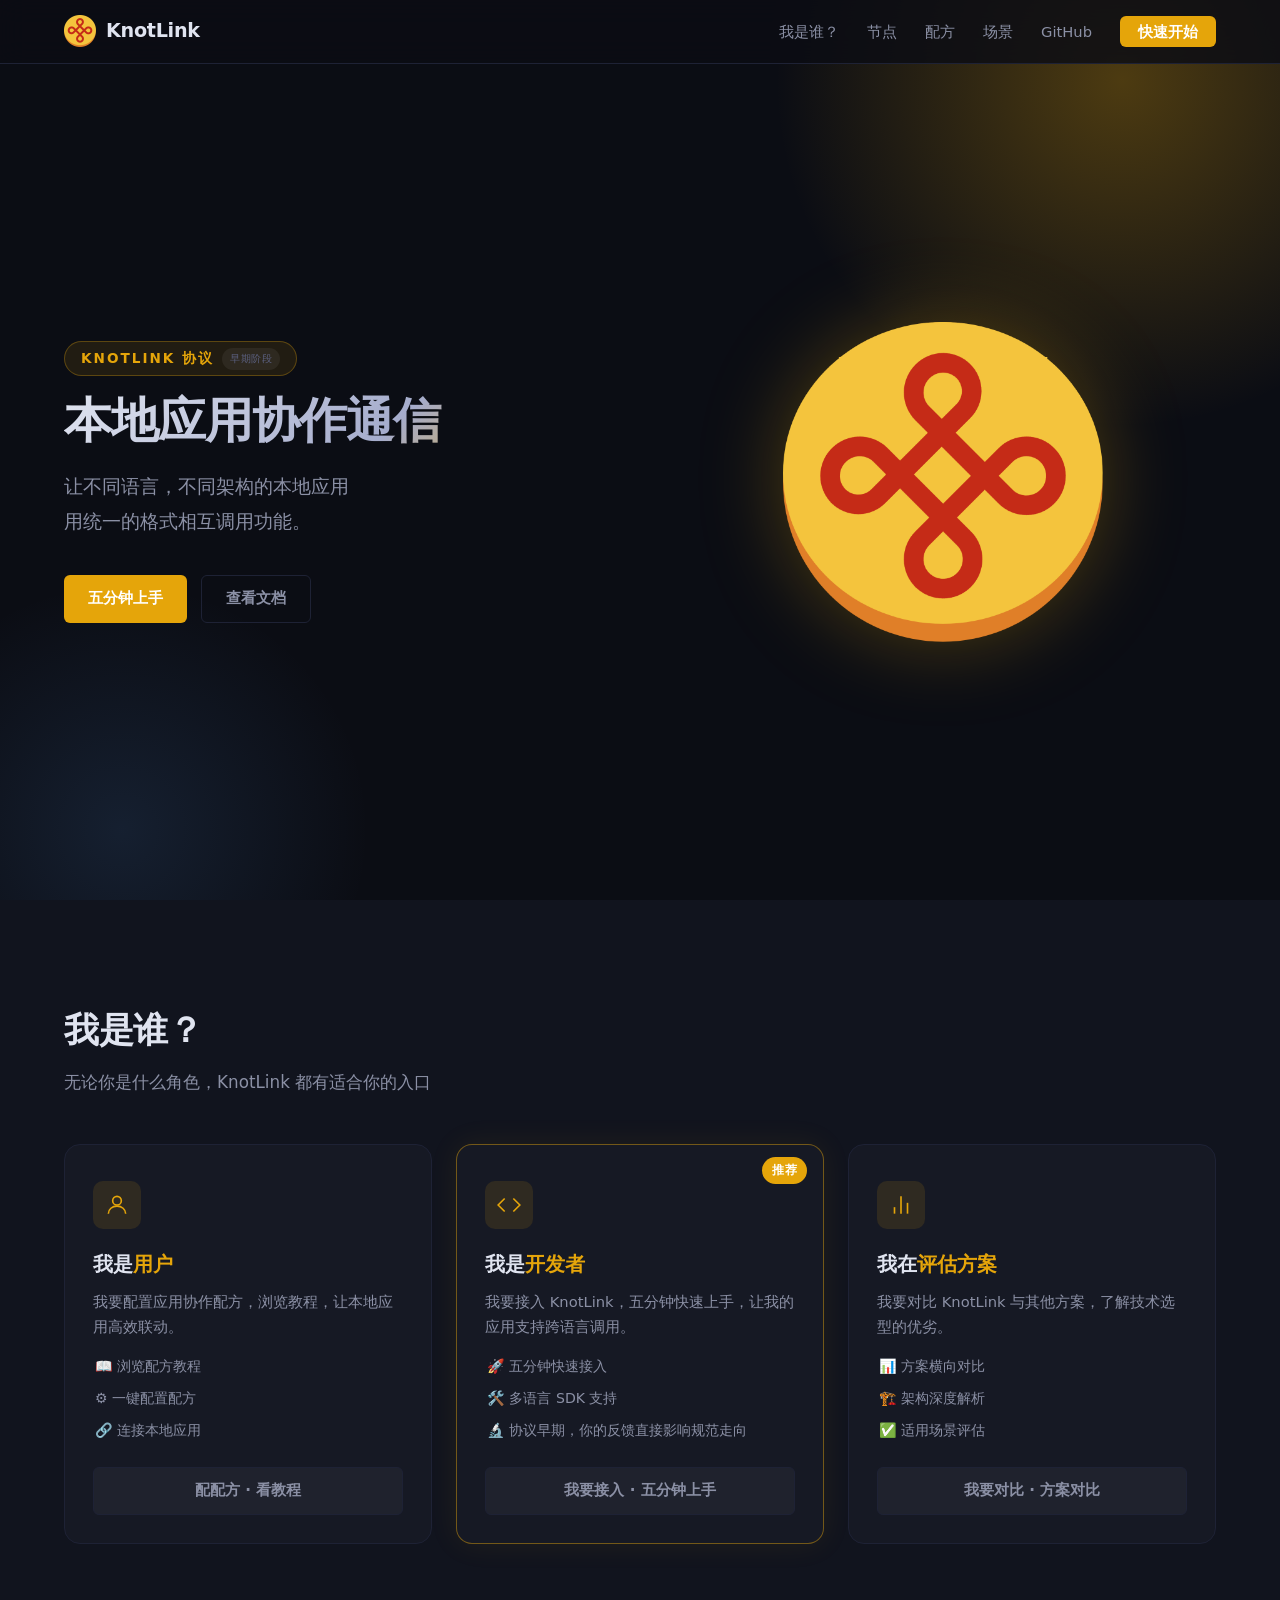
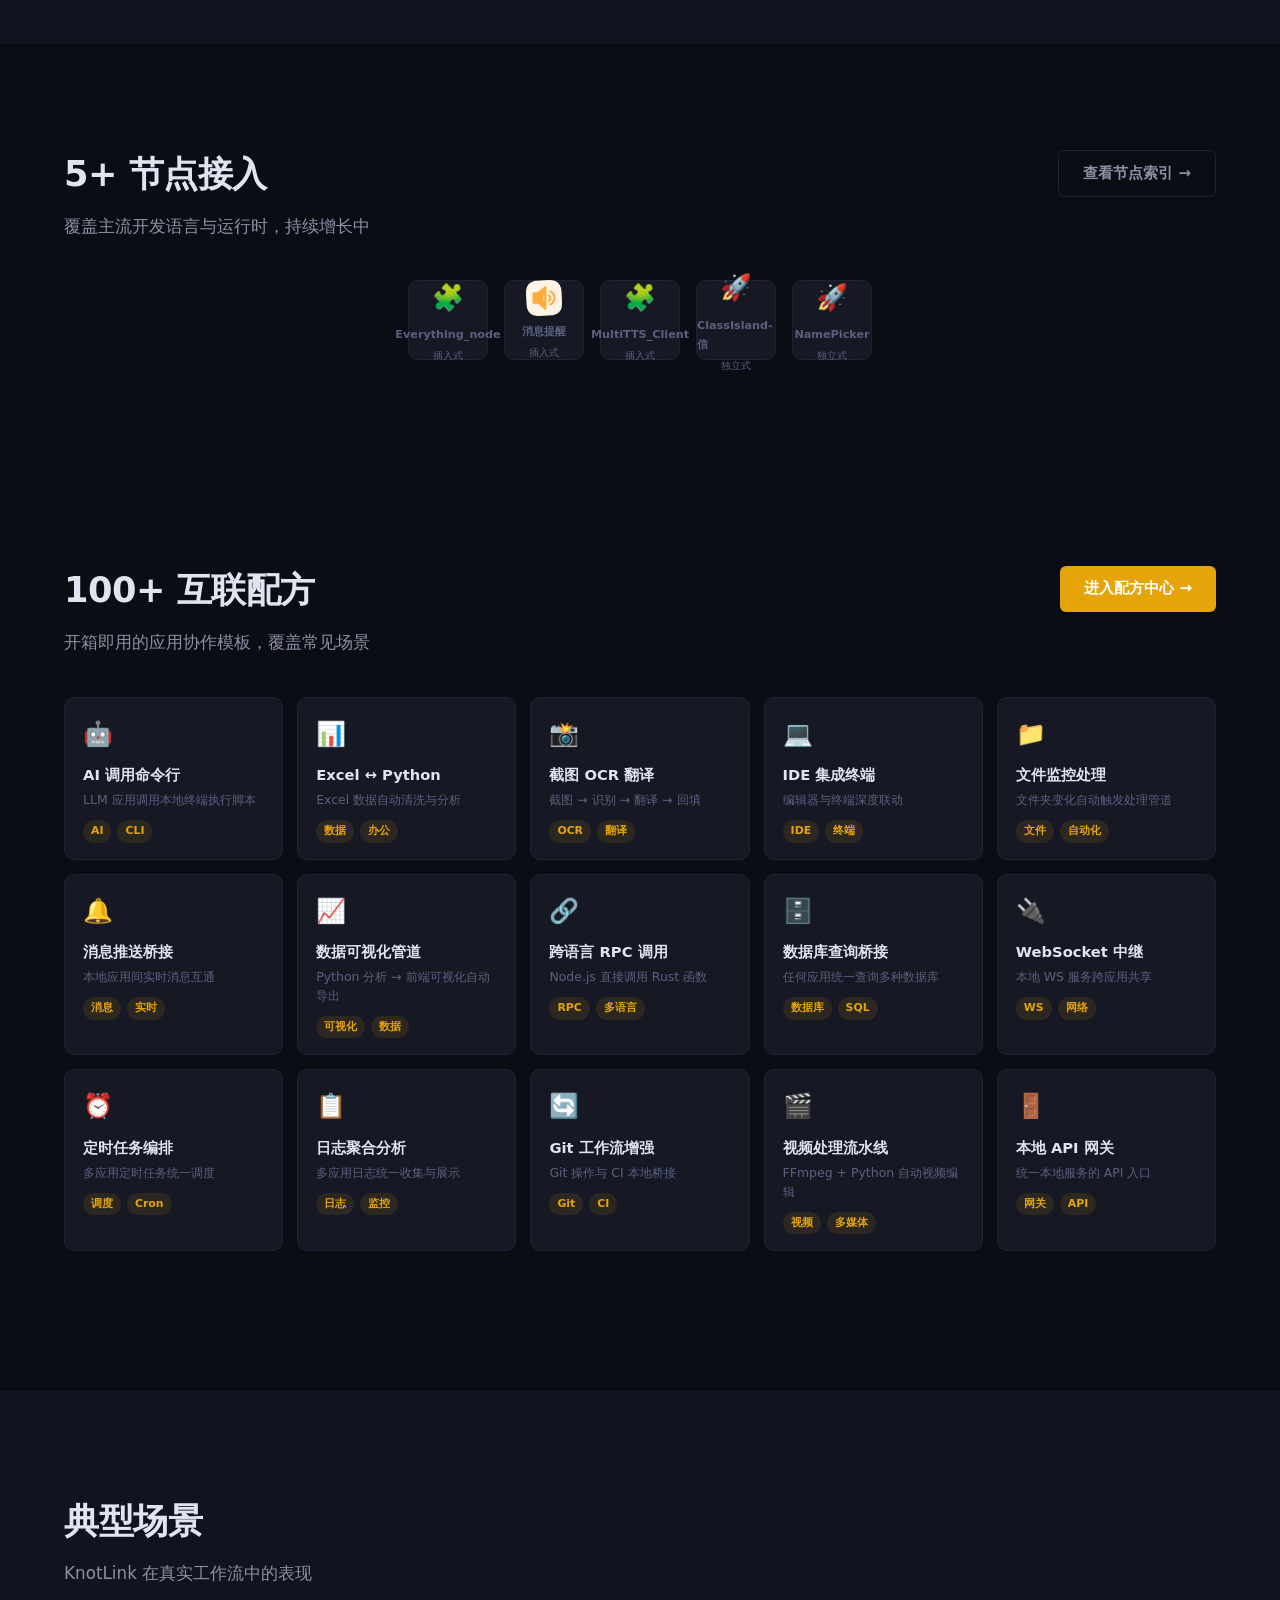
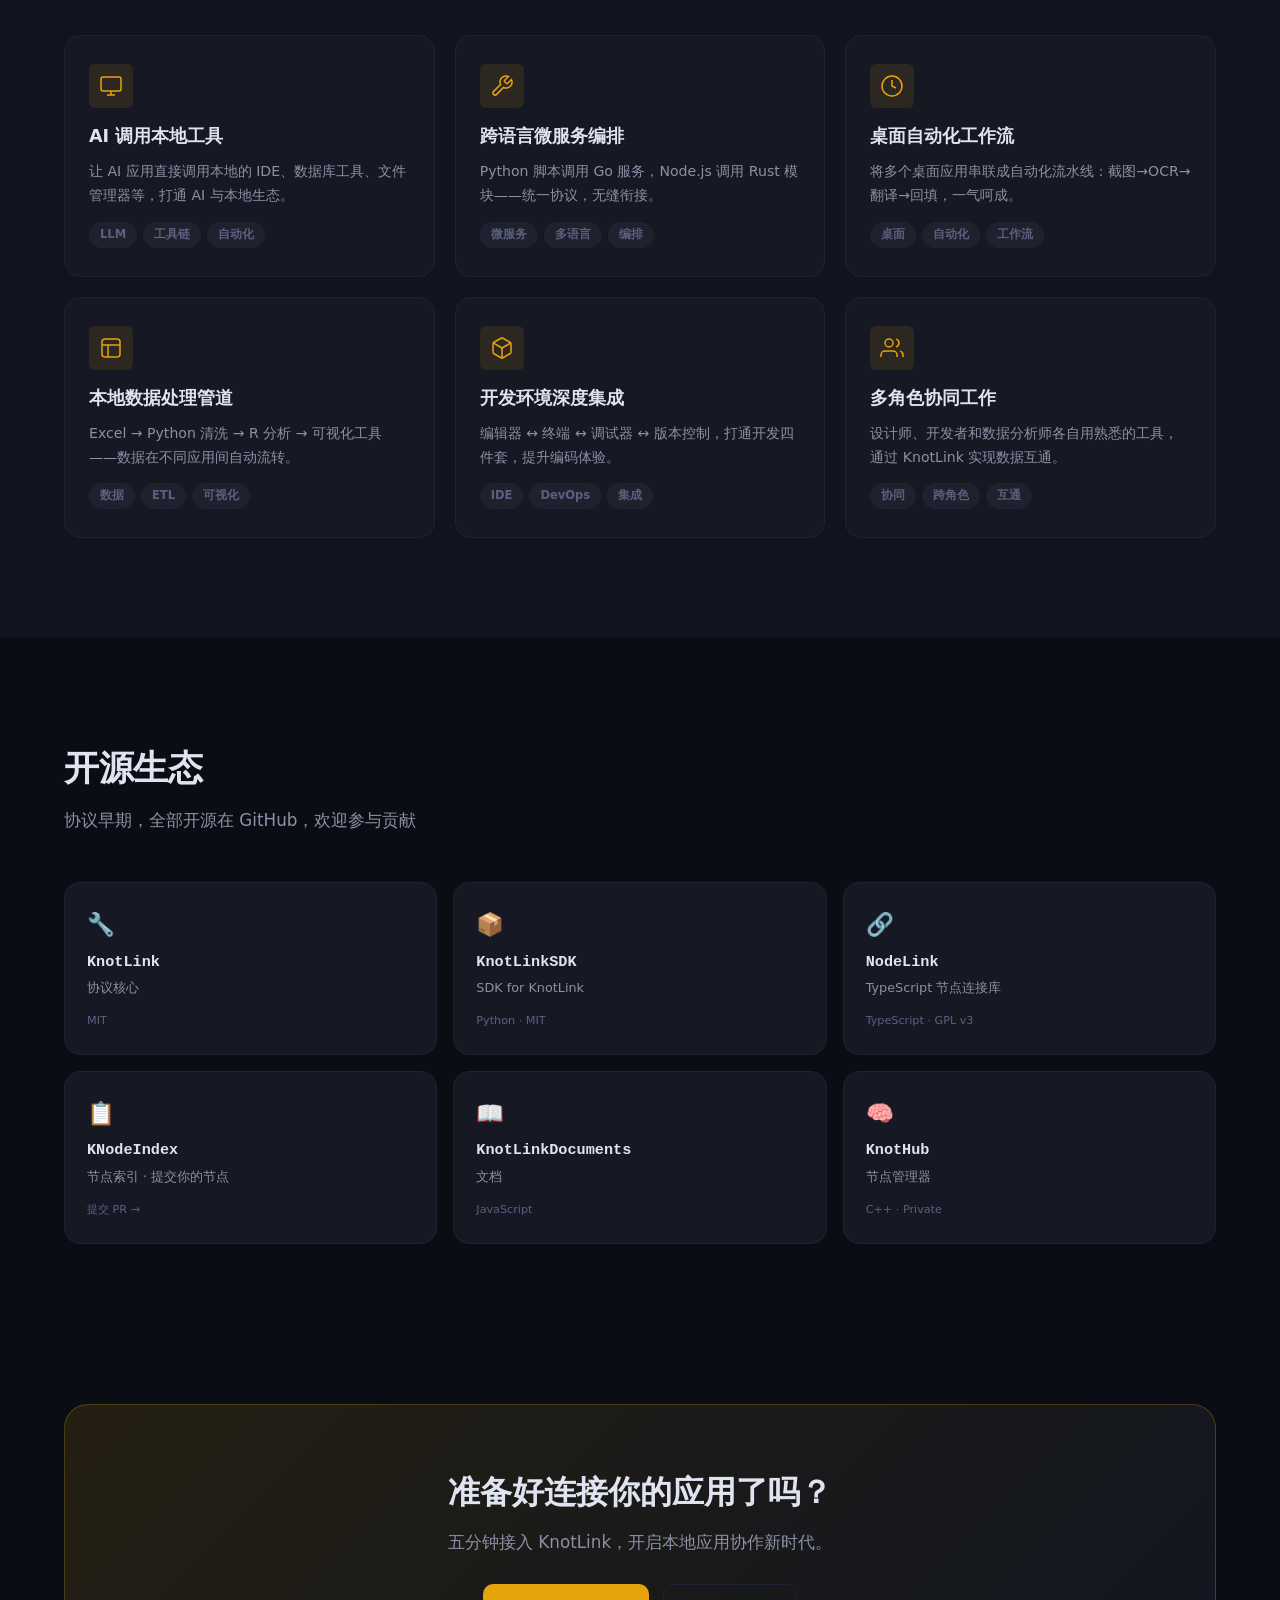
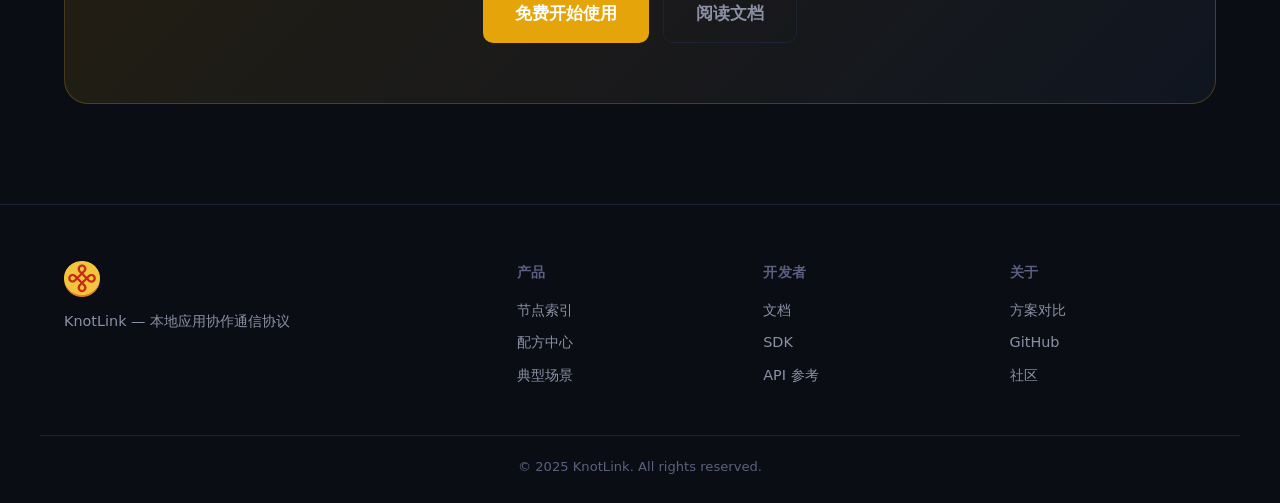
==== index.html @ 2f8a86d3 "Initial commit: KnotLink website - Homepage with hero, identity cards, node wall, recipe wall, scena" ====
<!DOCTYPE html>
<html lang="zh-CN">
<head>
    <meta charset="UTF-8">
    <meta name="viewport" content="width=device-width, initial-scale=1.0">
    <title>KnotLink — 本地应用协作通信协议</title>
    <link rel="stylesheet" href="styles.css">
</head>
<body>

    <!-- ===== 导航栏 ===== -->
    <nav class="navbar">
        <div class="container nav-inner">
            <a href="#" class="nav-brand">
                <img src="logo.png" alt="KnotLink" class="nav-logo-small">
                <span>KnotLink</span>
            </a>
            <ul class="nav-links">
                <li><a href="#whoami">我是谁？</a></li>
                <li><a href="nodes.html">节点</a></li>
                <li><a href="recipes.html">配方</a></li>
                <li><a href="scenarios.html">场景</a></li>
                <li><a href="https://github.com/KnotLink-Protocol" target="_blank">GitHub</a></li>
                <li><a href="tutorials.html" class="btn-nav">快速开始</a></li>
            </ul>
        </div>
    </nav>

    <!-- ===== Hero / 首屏 ===== -->
    <section class="hero">
        <div class="container hero-grid">
            <div class="hero-text">
                <p class="hero-brand">KnotLink 协议 <span class="stage-badge">早期阶段</span></p>
                <h1 class="hero-tagline">本地应用协作通信</h1>
                <p class="hero-desc">
                    让不同语言，不同架构的本地应用<br>用统一的格式相互调用功能。
                </p>
                <div class="hero-actions">
                    <a href="tutorials.html" class="btn btn-primary">五分钟上手</a>
                    <a href="#" class="btn btn-outline">查看文档</a>
                </div>
            </div>
            <div class="hero-logo">
                <img src="logo.png" alt="KnotLink Logo" class="hero-logo-img">
            </div>
        </div>
    </section>

    <!-- ===== 我是谁？===== -->
    <section class="section whoami" id="whoami">
        <div class="container">
            <h2 class="section-title">我是谁？</h2>
            <p class="section-subtitle">无论你是什么角色，KnotLink 都有适合你的入口</p>
            <div class="identity-cards">
                <!-- 卡片 1：用户 -->
                <div class="identity-card">
                    <div class="card-icon">
                        <svg viewBox="0 0 24 24" fill="none" stroke="currentColor" stroke-width="1.5">
                            <circle cx="12" cy="8" r="4"/>
                            <path d="M4 20c0-4 3.6-7 8-7s8 3 8 7"/>
                        </svg>
                    </div>
                    <h3>我是<span class="highlight">用户</span></h3>
                    <p>我要配置应用协作配方，浏览教程，让本地应用高效联动。</p>
                    <ul class="card-features">
                        <li>📖 浏览配方教程</li>
                        <li>⚙️ 一键配置配方</li>
                        <li>🔗 连接本地应用</li>
                    </ul>
                    <a href="tutorials.html" class="btn btn-card">配配方 · 看教程</a>
                </div>

                <!-- 卡片 2：开发者 -->
                <div class="identity-card card-featured">
                    <div class="card-badge">推荐</div>
                    <div class="card-icon">
                        <svg viewBox="0 0 24 24" fill="none" stroke="currentColor" stroke-width="1.5">
                            <polyline points="16 18 22 12 16 6"/>
                            <polyline points="8 6 2 12 8 18"/>
                        </svg>
                    </div>
                    <h3>我是<span class="highlight">开发者</span></h3>
                    <p>我要接入 KnotLink，五分钟快速上手，让我的应用支持跨语言调用。</p>
                    <ul class="card-features">
                        <li>🚀 五分钟快速接入</li>
                        <li>🛠️ 多语言 SDK 支持</li>
                        <li>🔬 协议早期，你的反馈直接影响规范走向</li>
                    </ul>
                    <a href="tutorials.html" class="btn btn-primary btn-card">我要接入 · 五分钟上手</a>
                </div>

                <!-- 卡片 3：评估者 -->
                <div class="identity-card">
                    <div class="card-icon">
                        <svg viewBox="0 0 24 24" fill="none" stroke="currentColor" stroke-width="1.5">
                            <line x1="18" y1="20" x2="18" y2="10"/>
                            <line x1="12" y1="20" x2="12" y2="4"/>
                            <line x1="6" y1="20" x2="6" y2="14"/>
                        </svg>
                    </div>
                    <h3>我在<span class="highlight">评估方案</span></h3>
                    <p>我要对比 KnotLink 与其他方案，了解技术选型的优劣。</p>
                    <ul class="card-features">
                        <li>📊 方案横向对比</li>
                        <li>🏗️ 架构深度解析</li>
                        <li>✅ 适用场景评估</li>
                    </ul>
                    <a href="compare.html" class="btn btn-card">我要对比 · 方案对比</a>
                </div>
            </div>
        </div>
    </section>

    <!-- ===== 节点接入 ===== -->
    <section class="section nodes-section" id="nodes">
        <div class="container">
            <div class="section-header-row">
                <div>
                    <h2 class="section-title">10+ 节点接入</h2>
                    <p class="section-subtitle">覆盖主流开发语言与运行时，持续增长中</p>
                </div>
                <a href="nodes.html" class="btn btn-outline btn-index">查看节点索引 →</a>
            </div>

            <!-- 图标墙 -->
            <div class="icon-wall" id="nodeIconWall">
                <!-- JS 动态生成 -->
            </div>
        </div>
    </section>

    <!-- ===== 互联配方 ===== -->
    <section class="section recipes-section" id="recipes">
        <div class="container">
            <div class="section-header-row">
                <div>
                    <h2 class="section-title">100+ 互联配方</h2>
                    <p class="section-subtitle">开箱即用的应用协作模板，覆盖常见场景</p>
                </div>
                <a href="recipes.html" class="btn btn-primary btn-index">进入配方中心 →</a>
            </div>

            <!-- 配方墙 -->
            <div class="recipe-wall" id="recipeWall">
                <!-- JS 动态生成 -->
            </div>
        </div>
    </section>

    <!-- ===== 典型场景 ===== -->
    <section class="section scenarios-section" id="scenarios">
        <div class="container">
            <h2 class="section-title">典型场景</h2>
            <p class="section-subtitle">KnotLink 在真实工作流中的表现</p>

            <div class="scenario-grid">
                <div class="scenario-card">
                    <div class="scenario-icon">
                        <svg viewBox="0 0 24 24" fill="none" stroke="currentColor" stroke-width="1.5">
                            <rect x="2" y="3" width="20" height="14" rx="2"/>
                            <line x1="8" y1="21" x2="16" y2="21"/>
                            <line x1="12" y1="17" x2="12" y2="21"/>
                        </svg>
                    </div>
                    <h3>AI 调用本地工具</h3>
                    <p>让 AI 应用直接调用本地的 IDE、数据库工具、文件管理器等，打通 AI 与本地生态。</p>
                    <div class="scenario-tags">
                        <span>LLM</span><span>工具链</span><span>自动化</span>
                    </div>
                </div>

                <div class="scenario-card">
                    <div class="scenario-icon">
                        <svg viewBox="0 0 24 24" fill="none" stroke="currentColor" stroke-width="1.5">
                            <path d="M14.7 6.3a1 1 0 0 0 0 1.4l1.6 1.6a1 1 0 0 0 1.4 0l3.77-3.77a6 6 0 0 1-7.94 7.94l-6.91 6.91a2.12 2.12 0 0 1-3-3l6.91-6.91a6 6 0 0 1 7.94-7.94l-3.76 3.76z"/>
                        </svg>
                    </div>
                    <h3>跨语言微服务编排</h3>
                    <p>Python 脚本调用 Go 服务，Node.js 调用 Rust 模块——统一协议，无缝衔接。</p>
                    <div class="scenario-tags">
                        <span>微服务</span><span>多语言</span><span>编排</span>
                    </div>
                </div>

                <div class="scenario-card">
                    <div class="scenario-icon">
                        <svg viewBox="0 0 24 24" fill="none" stroke="currentColor" stroke-width="1.5">
                            <circle cx="12" cy="12" r="10"/>
                            <polyline points="12 6 12 12 16 14"/>
                        </svg>
                    </div>
                    <h3>桌面自动化工作流</h3>
                    <p>将多个桌面应用串联成自动化流水线：截图→OCR→翻译→回填，一气呵成。</p>
                    <div class="scenario-tags">
                        <span>桌面</span><span>自动化</span><span>工作流</span>
                    </div>
                </div>

                <div class="scenario-card">
                    <div class="scenario-icon">
                        <svg viewBox="0 0 24 24" fill="none" stroke="currentColor" stroke-width="1.5">
                            <rect x="3" y="3" width="18" height="18" rx="3"/>
                            <line x1="3" y1="9" x2="21" y2="9"/>
                            <line x1="9" y1="21" x2="9" y2="9"/>
                        </svg>
                    </div>
                    <h3>本地数据处理管道</h3>
                    <p>Excel → Python 清洗 → R 分析 → 可视化工具——数据在不同应用间自动流转。</p>
                    <div class="scenario-tags">
                        <span>数据</span><span>ETL</span><span>可视化</span>
                    </div>
                </div>

                <div class="scenario-card">
                    <div class="scenario-icon">
                        <svg viewBox="0 0 24 24" fill="none" stroke="currentColor" stroke-width="1.5">
                            <path d="M21 16V8a2 2 0 0 0-1-1.73l-7-4a2 2 0 0 0-2 0l-7 4A2 2 0 0 0 3 8v8a2 2 0 0 0 1 1.73l7 4a2 2 0 0 0 2 0l7-4A2 2 0 0 0 21 16z"/>
                            <polyline points="3.27 6.96 12 12.01 20.73 6.96"/>
                            <line x1="12" y1="22.08" x2="12" y2="12"/>
                        </svg>
                    </div>
                    <h3>开发环境深度集成</h3>
                    <p>编辑器 ↔ 终端 ↔ 调试器 ↔ 版本控制，打通开发四件套，提升编码体验。</p>
                    <div class="scenario-tags">
                        <span>IDE</span><span>DevOps</span><span>集成</span>
                    </div>
                </div>

                <div class="scenario-card">
                    <div class="scenario-icon">
                        <svg viewBox="0 0 24 24" fill="none" stroke="currentColor" stroke-width="1.5">
                            <path d="M17 21v-2a4 4 0 0 0-4-4H5a4 4 0 0 0-4 4v2"/>
                            <circle cx="9" cy="7" r="4"/>
                            <path d="M23 21v-2a4 4 0 0 0-3-3.87"/>
                            <path d="M16 3.13a4 4 0 0 1 0 7.75"/>
                        </svg>
                    </div>
                    <h3>多角色协同工作</h3>
                    <p>设计师、开发者和数据分析师各自用熟悉的工具，通过 KnotLink 实现数据互通。</p>
                    <div class="scenario-tags">
                        <span>协同</span><span>跨角色</span><span>互通</span>
                    </div>
                </div>
            </div>
        </div>
    </section>

    <!-- ===== 开源生态 ===== -->
    <section class="section" style="padding-bottom:60px">
        <div class="container">
            <h2 class="section-title">开源生态</h2>
            <p class="section-subtitle">协议早期，全部开源在 GitHub，欢迎参与贡献</p>
            <div class="repo-grid">
                <a href="https://github.com/KnotLink-Protocol/KnotLink" target="_blank" class="repo-card">
                    <div class="repo-icon">🔧</div>
                    <h4>KnotLink</h4>
                    <p>协议核心</p>
                    <span class="repo-lang">MIT</span>
                </a>
                <a href="https://github.com/KnotLink-Protocol/KnotLinkSDK" target="_blank" class="repo-card">
                    <div class="repo-icon">📦</div>
                    <h4>KnotLinkSDK</h4>
                    <p>SDK for KnotLink</p>
                    <span class="repo-lang">Python · MIT</span>
                </a>
                <a href="https://github.com/KnotLink-Protocol/NodeLink" target="_blank" class="repo-card">
                    <div class="repo-icon">🔗</div>
                    <h4>NodeLink</h4>
                    <p>TypeScript 节点连接库</p>
                    <span class="repo-lang">TypeScript · GPL v3</span>
                </a>
                <a href="https://github.com/KnotLink-Protocol/KNodeIndex" target="_blank" class="repo-card">
                    <div class="repo-icon">📋</div>
                    <h4>KNodeIndex</h4>
                    <p>节点索引 · 提交你的节点</p>
                    <span class="repo-lang">提交 PR →</span>
                </a>
                <a href="https://github.com/KnotLink-Protocol/KnotLinkDocuments" target="_blank" class="repo-card">
                    <div class="repo-icon">📖</div>
                    <h4>KnotLinkDocuments</h4>
                    <p>文档</p>
                    <span class="repo-lang">JavaScript</span>
                </a>
                <a href="https://github.com/KnotLink-Protocol/KnotHub" target="_blank" class="repo-card">
                    <div class="repo-icon">🧠</div>
                    <h4>KnotHub</h4>
                    <p>节点管理器</p>
                    <span class="repo-lang">C++ · Private</span>
                </a>
            </div>
        </div>
    </section>

    <!-- ===== CTA 横幅 ===== -->
    <section class="section cta-section">
        <div class="container">
            <div class="cta-box">
                <h2>准备好连接你的应用了吗？</h2>
                <p>五分钟接入 KnotLink，开启本地应用协作新时代。</p>
                <div class="cta-actions">
                    <a href="tutorials.html" class="btn btn-primary btn-lg">免费开始使用</a>
                    <a href="#" class="btn btn-outline btn-lg">阅读文档</a>
                </div>
            </div>
        </div>
    </section>

    <!-- ===== 页脚 ===== -->
    <footer class="footer">
        <div class="container footer-grid">
            <div class="footer-brand">
                <img src="logo.png" alt="KnotLink" class="footer-logo">
                <p>KnotLink — 本地应用协作通信协议</p>
            </div>
            <div class="footer-links">
                <h4>产品</h4>
                <a href="nodes.html">节点索引</a>
                <a href="recipes.html">配方中心</a>
                <a href="scenarios.html">典型场景</a>
            </div>
            <div class="footer-links">
                <h4>开发者</h4>
                <a href="#">文档</a>
                <a href="#">SDK</a>
                <a href="#">API 参考</a>
            </div>
            <div class="footer-links">
                <h4>关于</h4>
                <a href="compare.html">方案对比</a>
                <a href="https://github.com/KnotLink-Protocol" target="_blank">GitHub</a>
                <a href="#">社区</a>
            </div>
        </div>
        <div class="container footer-bottom">
            <p>&copy; 2025 KnotLink. All rights reserved.</p>
        </div>
    </footer>

    <script src="nodes-data.js"></script>
    <script src="app.js"></script>
</body>
</html>
---- styles.css ----
/* ============================================
   KnotLink — 本地应用协作通信协议
   Main Stylesheet
   ============================================ */

/* ----- CSS 变量 ----- */
:root {
    --color-bg:        #0b0d14;
    --color-bg-alt:    #11141e;
    --color-bg-card:   #161924;
    --color-bg-card-hover: #1c2032;
    --color-border:    #1e2235;
    --color-text:      #e0e4f0;
    --color-text-dim:  #8b90a5;
    --color-text-muted:#5b6080;
    --color-accent:    #e5a50a;
    --color-accent-hover: #f5b830;
    --color-accent-glow: rgba(229, 165, 10, 0.3);
    --color-green:     #34d399;
    --color-orange:    #fb923c;
    --color-blue:      #60a5fa;
    --color-pink:      #f472b6;
    --color-cyan:      #22d3ee;

    --font-sans: 'Segoe UI', 'PingFang SC', 'Microsoft YaHei', system-ui, -apple-system, sans-serif;
    --font-mono: 'Cascadia Code', 'Fira Code', 'JetBrains Mono', 'Consolas', monospace;

    --radius-sm:  6px;
    --radius-md:  10px;
    --radius-lg:  16px;
    --radius-xl:  24px;

    --shadow-card: 0 1px 3px rgba(0,0,0,.4), 0 0 0 1px var(--color-border);
    --shadow-glow: 0 0 40px var(--color-accent-glow);
}

/* ----- 基础重置 ----- */
*, *::before, *::after {
    margin: 0;
    padding: 0;
    box-sizing: border-box;
}

html {
    scroll-behavior: smooth;
}

body {
    font-family: var(--font-sans);
    background: var(--color-bg);
    color: var(--color-text);
    line-height: 1.7;
    -webkit-font-smoothing: antialiased;
}

a {
    color: inherit;
    text-decoration: none;
}

img {
    max-width: 100%;
    display: block;
}

/* ----- 容器 ----- */
.container {
    width: 100%;
    max-width: 1200px;
    margin: 0 auto;
    padding: 0 24px;
}

/* ----- 导航栏 ----- */
.navbar {
    position: fixed;
    top: 0;
    left: 0;
    right: 0;
    z-index: 100;
    background: rgba(11, 13, 20, 0.82);
    backdrop-filter: blur(14px);
    -webkit-backdrop-filter: blur(14px);
    border-bottom: 1px solid var(--color-border);
    height: 64px;
}

.nav-inner {
    display: flex;
    align-items: center;
    justify-content: space-between;
    height: 100%;
}

.nav-brand {
    display: flex;
    align-items: center;
    gap: 10px;
    font-weight: 700;
    font-size: 1.2rem;
    letter-spacing: -0.3px;
}

.nav-logo-small {
    height: 32px;
    width: auto;
}

.nav-links {
    display: flex;
    align-items: center;
    gap: 28px;
    list-style: none;
    font-size: 0.92rem;
}

.nav-links a {
    color: var(--color-text-dim);
    transition: color .2s;
}

.nav-links a:hover {
    color: var(--color-text);
}

.btn-nav {
    padding: 7px 18px;
    background: var(--color-accent);
    color: #fff !important;
    border-radius: var(--radius-sm);
    font-weight: 600;
    transition: background .2s, box-shadow .2s;
}

.btn-nav:hover {
    background: var(--color-accent-hover);
    box-shadow: 0 0 16px var(--color-accent-glow);
}

/* ----- Hero / 首屏 ----- */
.hero {
    min-height: 100vh;
    display: flex;
    align-items: center;
    padding-top: 64px;
    position: relative;
    overflow: hidden;
}

.hero::before {
    content: '';
    position: absolute;
    top: -30%;
    right: -15%;
    width: 700px;
    height: 700px;
    background: radial-gradient(circle, var(--color-accent-glow) 0%, transparent 70%);
    pointer-events: none;
}

.hero::after {
    content: '';
    position: absolute;
    bottom: -20%;
    left: -10%;
    width: 500px;
    height: 500px;
    background: radial-gradient(circle, rgba(96, 165, 250, 0.12) 0%, transparent 70%);
    pointer-events: none;
}

.hero-grid {
    display: grid;
    grid-template-columns: 1fr 1fr;
    align-items: center;
    gap: 60px;
    position: relative;
    z-index: 1;
}

.hero-text {
    max-width: 560px;
}

.hero-brand {
    display: inline-flex;
    align-items: center;
    gap: 8px;
    font-size: 0.85rem;
    font-weight: 700;
    letter-spacing: 2px;
    text-transform: uppercase;
    color: var(--color-accent);
    background: rgba(229, 165, 10, 0.1);
    border: 1px solid rgba(229, 165, 10, 0.3);
    padding: 5px 16px;
    border-radius: 99px;
    margin-bottom: 16px;
}
.stage-badge {
    font-size: 0.65rem;
    letter-spacing: 0.5px;
    text-transform: none;
    color: var(--color-text-muted);
    background: rgba(255,255,255,.06);
    padding: 2px 8px;
    border-radius: 99px;
    font-weight: 500;
}

.hero-tagline {
    font-size: 3rem;
    font-weight: 800;
    line-height: 1.2;
    letter-spacing: -1px;
    margin-bottom: 20px;
    background: linear-gradient(135deg, #e0e4f0 0%, #a5accc 60%, var(--color-accent) 100%);
    -webkit-background-clip: text;
    -webkit-text-fill-color: transparent;
    background-clip: text;
}

.hero-desc {
    font-size: 1.2rem;
    color: var(--color-text-dim);
    line-height: 1.8;
    margin-bottom: 36px;
}

.hero-actions {
    display: flex;
    gap: 14px;
    flex-wrap: wrap;
}

.hero-logo {
    display: flex;
    justify-content: center;
    align-items: center;
}

.hero-logo-img {
    width: 320px;
    height: auto;
    filter: drop-shadow(0 0 40px var(--color-accent-glow));
    animation: float 6s ease-in-out infinite;
}

@keyframes float {
    0%, 100% { transform: translateY(0); }
    50%      { transform: translateY(-14px); }
}

/* ----- 按钮系统 ----- */
.btn {
    display: inline-flex;
    align-items: center;
    justify-content: center;
    padding: 10px 24px;
    border-radius: var(--radius-sm);
    font-size: 0.94rem;
    font-weight: 600;
    cursor: pointer;
    transition: all .25s;
    border: none;
    white-space: nowrap;
}

.btn-primary {
    background: var(--color-accent);
    color: #fff;
}

.btn-primary:hover {
    background: var(--color-accent-hover);
    box-shadow: 0 0 24px var(--color-accent-glow);
    transform: translateY(-1px);
}

.btn-outline {
    background: transparent;
    color: var(--color-text-dim);
    border: 1px solid var(--color-border);
}

.btn-outline:hover {
    color: var(--color-text);
    border-color: var(--color-text-dim);
    background: rgba(255,255,255,.03);
}

.btn-lg {
    padding: 14px 32px;
    font-size: 1.05rem;
    border-radius: var(--radius-md);
}

.btn-card {
    display: flex;
    margin-top: 16px;
    background: rgba(255,255,255,.04);
    border: 1px solid var(--color-border);
    color: var(--color-text-dim);
    transition: all .25s;
    justify-content: center;
}

.btn-card:hover {
    background: var(--color-accent);
    color: #fff;
    border-color: var(--color-accent);
}

/* ----- 章节通用 ----- */
.section {
    padding: 100px 0;
}

.section-title {
    font-size: 2.2rem;
    font-weight: 700;
    letter-spacing: -0.5px;
    margin-bottom: 8px;
}

.section-subtitle {
    color: var(--color-text-dim);
    font-size: 1.05rem;
    margin-bottom: 48px;
}

.section-header-row {
    display: flex;
    align-items: flex-start;
    justify-content: space-between;
    gap: 20px;
    margin-bottom: 40px;
    flex-wrap: wrap;
}

.section-header-row .section-subtitle {
    margin-bottom: 0;
}

.btn-index {
    flex-shrink: 0;
    margin-top: 6px;
}

/* ----- 我是谁？卡片 ----- */
.whoami {
    background: var(--color-bg-alt);
}

.identity-cards {
    display: grid;
    grid-template-columns: repeat(3, 1fr);
    gap: 24px;
}

.identity-card {
    background: var(--color-bg-card);
    border: 1px solid var(--color-border);
    border-radius: var(--radius-lg);
    padding: 36px 28px 28px;
    position: relative;
    transition: all .3s;
    display: flex;
    flex-direction: column;
}

.identity-card:hover {
    background: var(--color-bg-card-hover);
    border-color: rgba(229, 165, 10, 0.3);
    transform: translateY(-4px);
    box-shadow: 0 8px 32px rgba(0,0,0,.3);
}

.card-featured {
    border-color: rgba(229, 165, 10, 0.45);
    box-shadow: 0 0 30px rgba(229, 165, 10, 0.08);
}

.card-badge {
    position: absolute;
    top: 12px;
    right: 16px;
    background: var(--color-accent);
    color: #fff;
    padding: 3px 10px;
    border-radius: 99px;
    font-size: 0.75rem;
    font-weight: 700;
    letter-spacing: 0.5px;
}

.card-icon {
    width: 48px;
    height: 48px;
    border-radius: var(--radius-md);
    background: rgba(229, 165, 10, 0.12);
    display: flex;
    align-items: center;
    justify-content: center;
    margin-bottom: 18px;
    color: var(--color-accent);
}

.card-icon svg {
    width: 26px;
    height: 26px;
}

.identity-card h3 {
    font-size: 1.25rem;
    font-weight: 700;
    margin-bottom: 8px;
}

.identity-card h3 .highlight {
    color: var(--color-accent);
}

.identity-card > p {
    color: var(--color-text-dim);
    font-size: 0.92rem;
    margin-bottom: 16px;
}

.card-features {
    list-style: none;
    display: flex;
    flex-direction: column;
    gap: 8px;
    margin-bottom: 8px;
    flex: 1;
}

.card-features li {
    font-size: 0.88rem;
    color: var(--color-text-dim);
    padding-left: 2px;
}

/* ----- 图标墙 ----- */
.icon-wall {
    display: flex;
    flex-wrap: wrap;
    justify-content: center;
    gap: 16px;
}

.node-icon-item {
    width: 80px;
    height: 80px;
    background: var(--color-bg-card);
    border: 1px solid var(--color-border);
    border-radius: var(--radius-md);
    display: flex;
    flex-direction: column;
    align-items: center;
    justify-content: center;
    gap: 6px;
    transition: all .3s;
    cursor: default;
}

.node-icon-item:hover {
    border-color: var(--color-accent);
    background: var(--color-bg-card-hover);
    transform: translateY(-3px);
    box-shadow: 0 6px 20px rgba(0,0,0,.25);
}

.node-icon-item .icon-char {
    font-size: 1.6rem;
    font-weight: 700;
}

.node-icon-item .icon-label {
    font-size: 0.7rem;
    color: var(--color-text-muted);
    font-weight: 600;
}

.node-wall-logo {
    width: 36px;
    height: 36px;
    object-fit: contain;
    border-radius: var(--radius-sm);
}

/* node colors — only apply to icon-char spans, not images */

/* node colors */
.node-icon-item:nth-child(8n+1) .icon-char { color: var(--color-accent); }
.node-icon-item:nth-child(8n+2) .icon-char { color: var(--color-green); }
.node-icon-item:nth-child(8n+3) .icon-char { color: var(--color-orange); }
.node-icon-item:nth-child(8n+4) .icon-char { color: var(--color-blue); }
.node-icon-item:nth-child(8n+5) .icon-char { color: var(--color-pink); }
.node-icon-item:nth-child(8n+6) .icon-char { color: var(--color-cyan); }
.node-icon-item:nth-child(8n+7) .icon-char { color: var(--color-accent); }
.node-icon-item:nth-child(8n+8) .icon-char { color: var(--color-green); }

/* ----- 配方墙 ----- */
.recipe-wall {
    display: grid;
    grid-template-columns: repeat(auto-fill, minmax(200px, 1fr));
    gap: 14px;
    margin-bottom: 40px;
}

.recipe-item {
    background: var(--color-bg-card);
    border: 1px solid var(--color-border);
    border-radius: var(--radius-md);
    padding: 16px 18px;
    transition: all .3s;
    cursor: pointer;
}

.recipe-item:hover {
    border-color: rgba(229, 165, 10, 0.4);
    background: var(--color-bg-card-hover);
    transform: translateY(-2px);
}

.recipe-item .recipe-icon {
    font-size: 1.5rem;
    margin-bottom: 8px;
}

.recipe-item .recipe-name {
    font-weight: 700;
    font-size: 0.92rem;
    margin-bottom: 4px;
}

.recipe-item .recipe-desc {
    font-size: 0.78rem;
    color: var(--color-text-muted);
    line-height: 1.5;
}

.recipe-item .recipe-tags {
    display: flex;
    gap: 6px;
    margin-top: 10px;
    flex-wrap: wrap;
}

.recipe-item .recipe-tags span {
    display: inline-block;
    padding: 2px 8px;
    border-radius: 99px;
    font-size: 0.68rem;
    font-weight: 600;
    background: rgba(229, 165, 10, 0.1);
    color: var(--color-accent);
}

/* ----- 典型场景 ----- */
.scenarios-section {
    background: var(--color-bg-alt);
}

.scenario-grid {
    display: grid;
    grid-template-columns: repeat(3, 1fr);
    gap: 20px;
}

.scenario-card {
    background: var(--color-bg-card);
    border: 1px solid var(--color-border);
    border-radius: var(--radius-lg);
    padding: 28px 24px;
    transition: all .3s;
}

.scenario-card:hover {
    border-color: rgba(229, 165, 10, 0.35);
    background: var(--color-bg-card-hover);
    transform: translateY(-3px);
    box-shadow: 0 8px 28px rgba(0,0,0,.25);
}

.scenario-icon {
    width: 44px;
    height: 44px;
    border-radius: var(--radius-sm);
    background: rgba(229, 165, 10, 0.1);
    color: var(--color-accent);
    display: flex;
    align-items: center;
    justify-content: center;
    margin-bottom: 14px;
}

.scenario-icon svg {
    width: 24px;
    height: 24px;
}

.scenario-card h3 {
    font-size: 1.1rem;
    font-weight: 700;
    margin-bottom: 8px;
}

.scenario-card > p {
    font-size: 0.88rem;
    color: var(--color-text-dim);
    line-height: 1.7;
    margin-bottom: 14px;
}

.scenario-tags {
    display: flex;
    gap: 6px;
    flex-wrap: wrap;
}

.scenario-tags span {
    display: inline-block;
    padding: 2px 10px;
    border-radius: 99px;
    font-size: 0.72rem;
    font-weight: 600;
    background: rgba(255,255,255,.04);
    color: var(--color-text-muted);
    border: 1px solid var(--color-border);
}

/* ----- 开源仓库卡片 ----- */
.repo-grid { display: grid; grid-template-columns: repeat(3, 1fr); gap: 16px; }
.repo-card { background: var(--color-bg-card); border: 1px solid var(--color-border); border-radius: var(--radius-lg); padding: 22px; transition: all .25s; display: block; text-decoration: none; color: inherit; }
.repo-card:hover { border-color: rgba(229, 165, 10,.35); background: var(--color-bg-card-hover); transform: translateY(-2px); }
.repo-card .repo-icon { font-size: 1.4rem; margin-bottom: 6px; }
.repo-card h4 { font-size: 0.95rem; font-weight: 700; font-family: var(--font-mono); margin-bottom: 2px; }
.repo-card p { font-size: 0.8rem; color: var(--color-text-dim); margin-bottom: 6px; }
.repo-card .repo-lang { font-size: 0.7rem; color: var(--color-text-muted); }
@media (max-width: 768px) { .repo-grid { grid-template-columns: repeat(2, 1fr); } }
@media (max-width: 480px) { .repo-grid { grid-template-columns: 1fr; } }

/* ----- CTA 横幅 ----- */
.cta-box {
    background: linear-gradient(135deg, rgba(229, 165, 10, 0.12) 0%, rgba(96, 165, 250, 0.06) 100%);
    border: 1px solid rgba(229, 165, 10, 0.25);
    border-radius: var(--radius-xl);
    padding: 60px 40px;
    text-align: center;
}

.cta-box h2 {
    font-size: 2rem;
    font-weight: 700;
    margin-bottom: 8px;
}

.cta-box p {
    color: var(--color-text-dim);
    font-size: 1.05rem;
    margin-bottom: 28px;
}

.cta-actions {
    display: flex;
    gap: 14px;
    justify-content: center;
    flex-wrap: wrap;
}

/* ----- 页脚 ----- */
.footer {
    border-top: 1px solid var(--color-border);
    padding: 56px 0 24px;
}

.footer-grid {
    display: grid;
    grid-template-columns: 2fr 1fr 1fr 1fr;
    gap: 40px;
    margin-bottom: 40px;
}

.footer-brand p {
    color: var(--color-text-dim);
    font-size: 0.9rem;
    margin-top: 12px;
}

.footer-logo {
    height: 36px;
    width: auto;
}

.footer-links h4 {
    font-size: 0.85rem;
    font-weight: 700;
    text-transform: uppercase;
    letter-spacing: 0.5px;
    color: var(--color-text-muted);
    margin-bottom: 14px;
}

.footer-links a {
    display: block;
    color: var(--color-text-dim);
    font-size: 0.9rem;
    margin-bottom: 8px;
    transition: color .2s;
}

.footer-links a:hover {
    color: var(--color-text);
}

.footer-bottom {
    border-top: 1px solid var(--color-border);
    padding-top: 20px;
    text-align: center;
    color: var(--color-text-muted);
    font-size: 0.82rem;
}

/* ----- 响应式 ----- */
@media (max-width: 968px) {
    .hero-grid {
        grid-template-columns: 1fr;
        text-align: center;
        gap: 40px;
    }

    .hero-text {
        max-width: 100%;
    }

    .hero-actions {
        justify-content: center;
    }

    .hero-logo-img {
        width: 200px;
    }

    .hero-tagline {
        font-size: 2.2rem;
    }

    .identity-cards {
        grid-template-columns: 1fr;
    }

    .scenario-grid {
        grid-template-columns: 1fr 1fr;
    }

    .footer-grid {
        grid-template-columns: 1fr 1fr;
    }
}

@media (max-width: 640px) {
    .nav-links {
        display: none;
    }

    .hero-tagline {
        font-size: 1.7rem;
    }

    .hero-desc {
        font-size: 1rem;
    }

    .section {
        padding: 64px 0;
    }

    .section-title {
        font-size: 1.6rem;
    }

    .scenario-grid {
        grid-template-columns: 1fr;
    }

    .recipe-wall {
        grid-template-columns: repeat(2, 1fr);
    }

    .section-header-row {
        flex-direction: column;
    }

    .footer-grid {
        grid-template-columns: 1fr;
    }
}
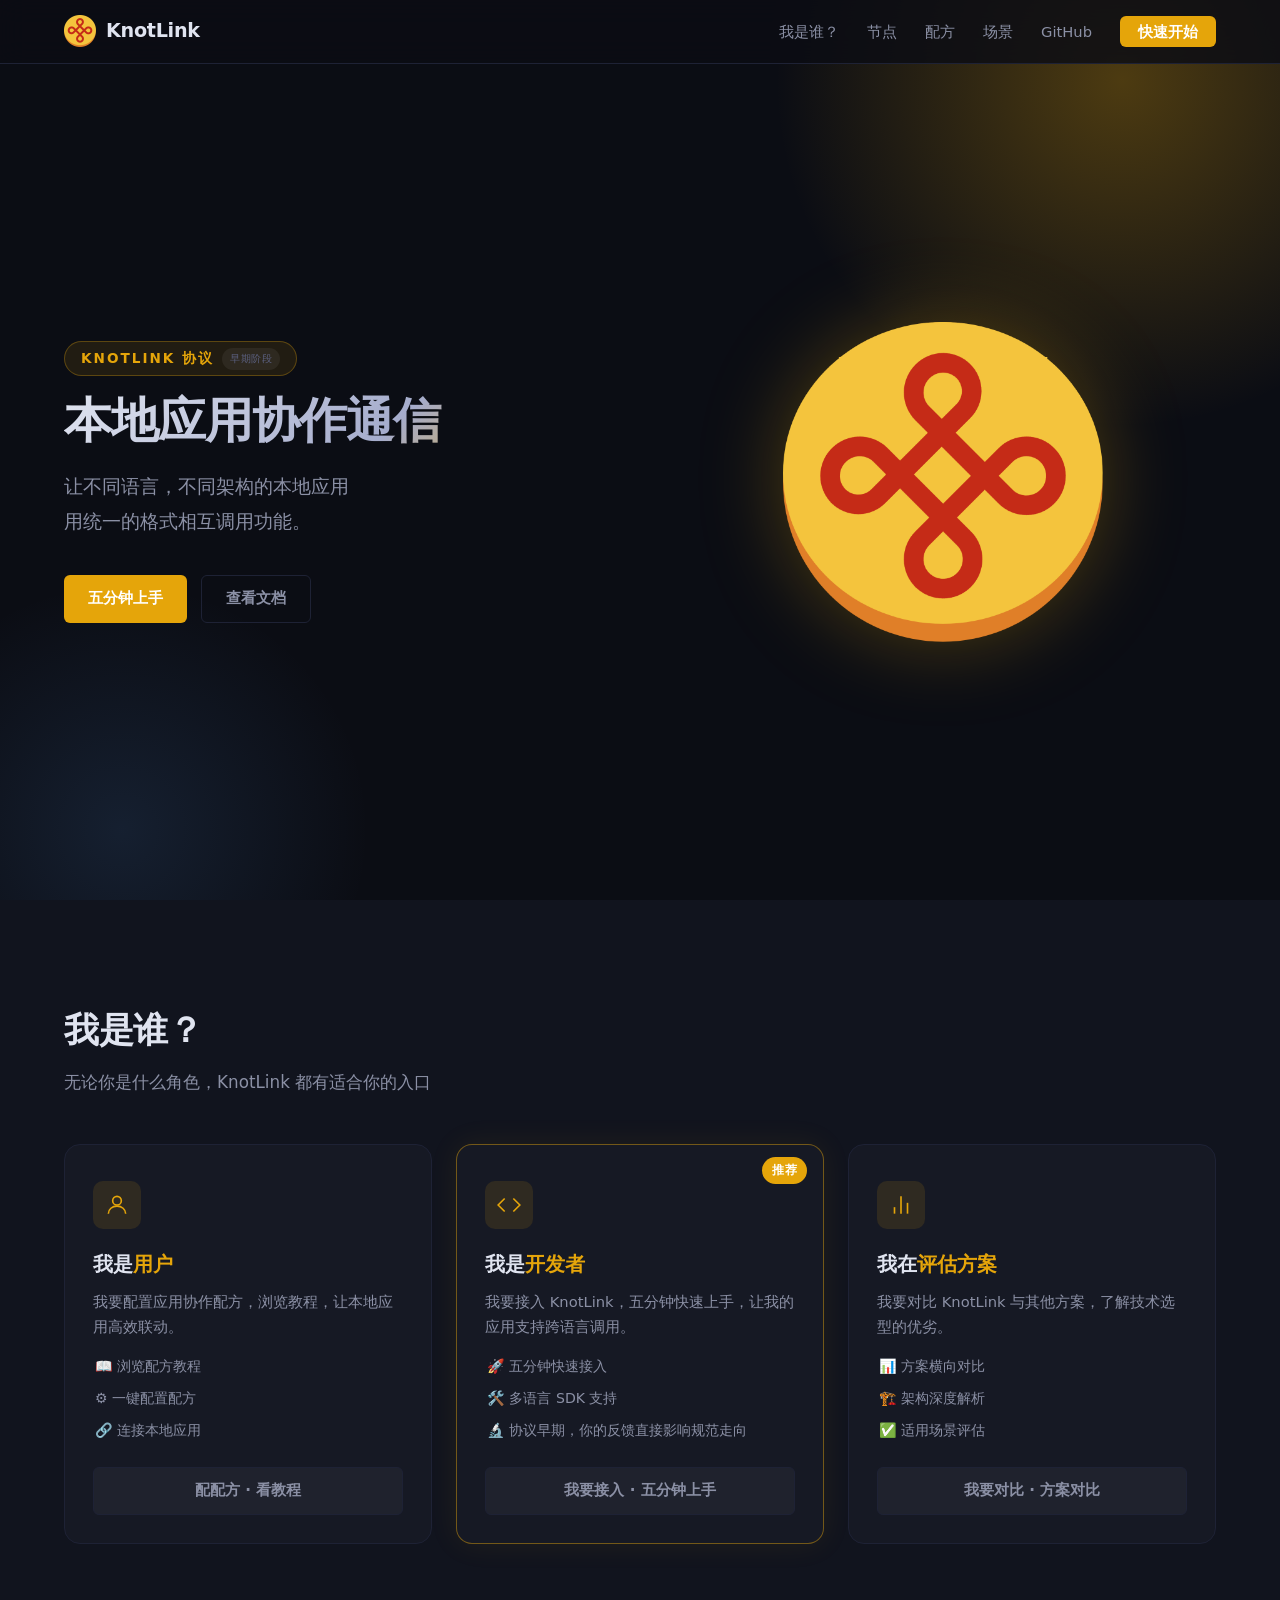
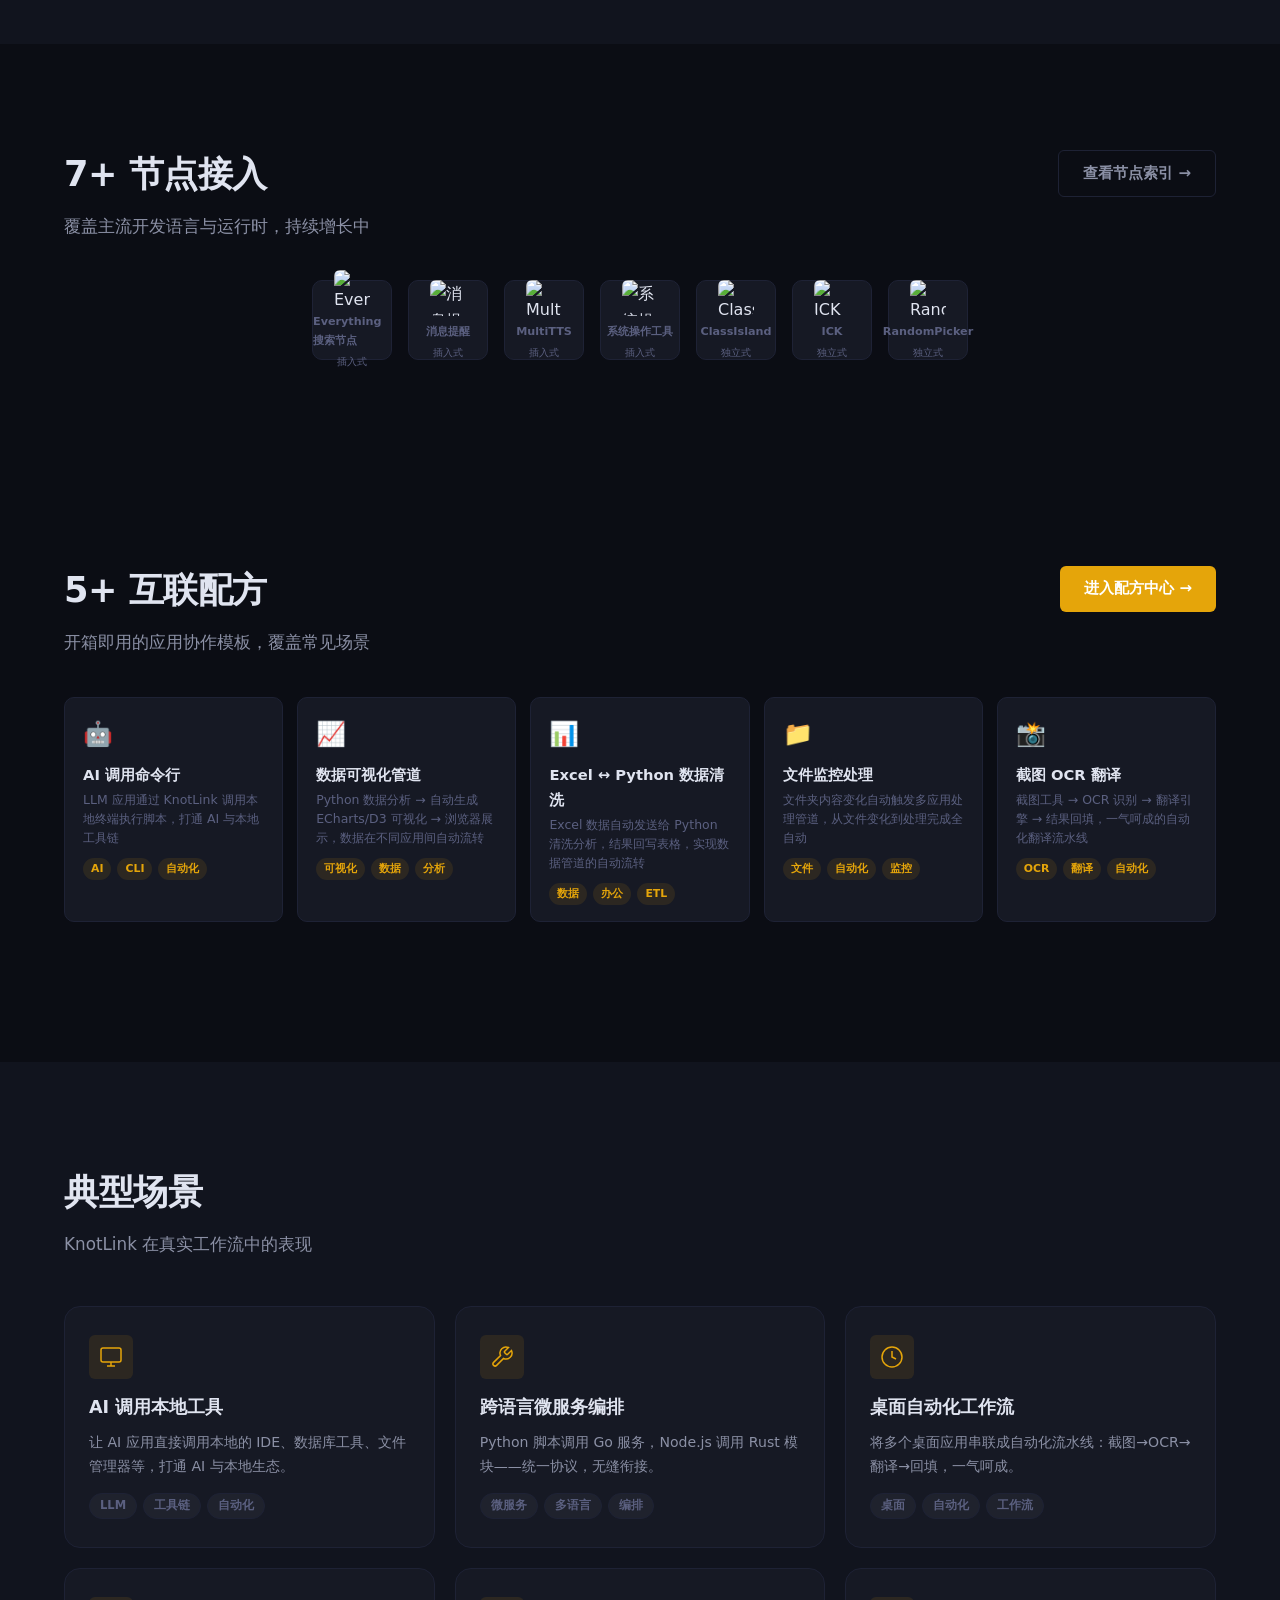
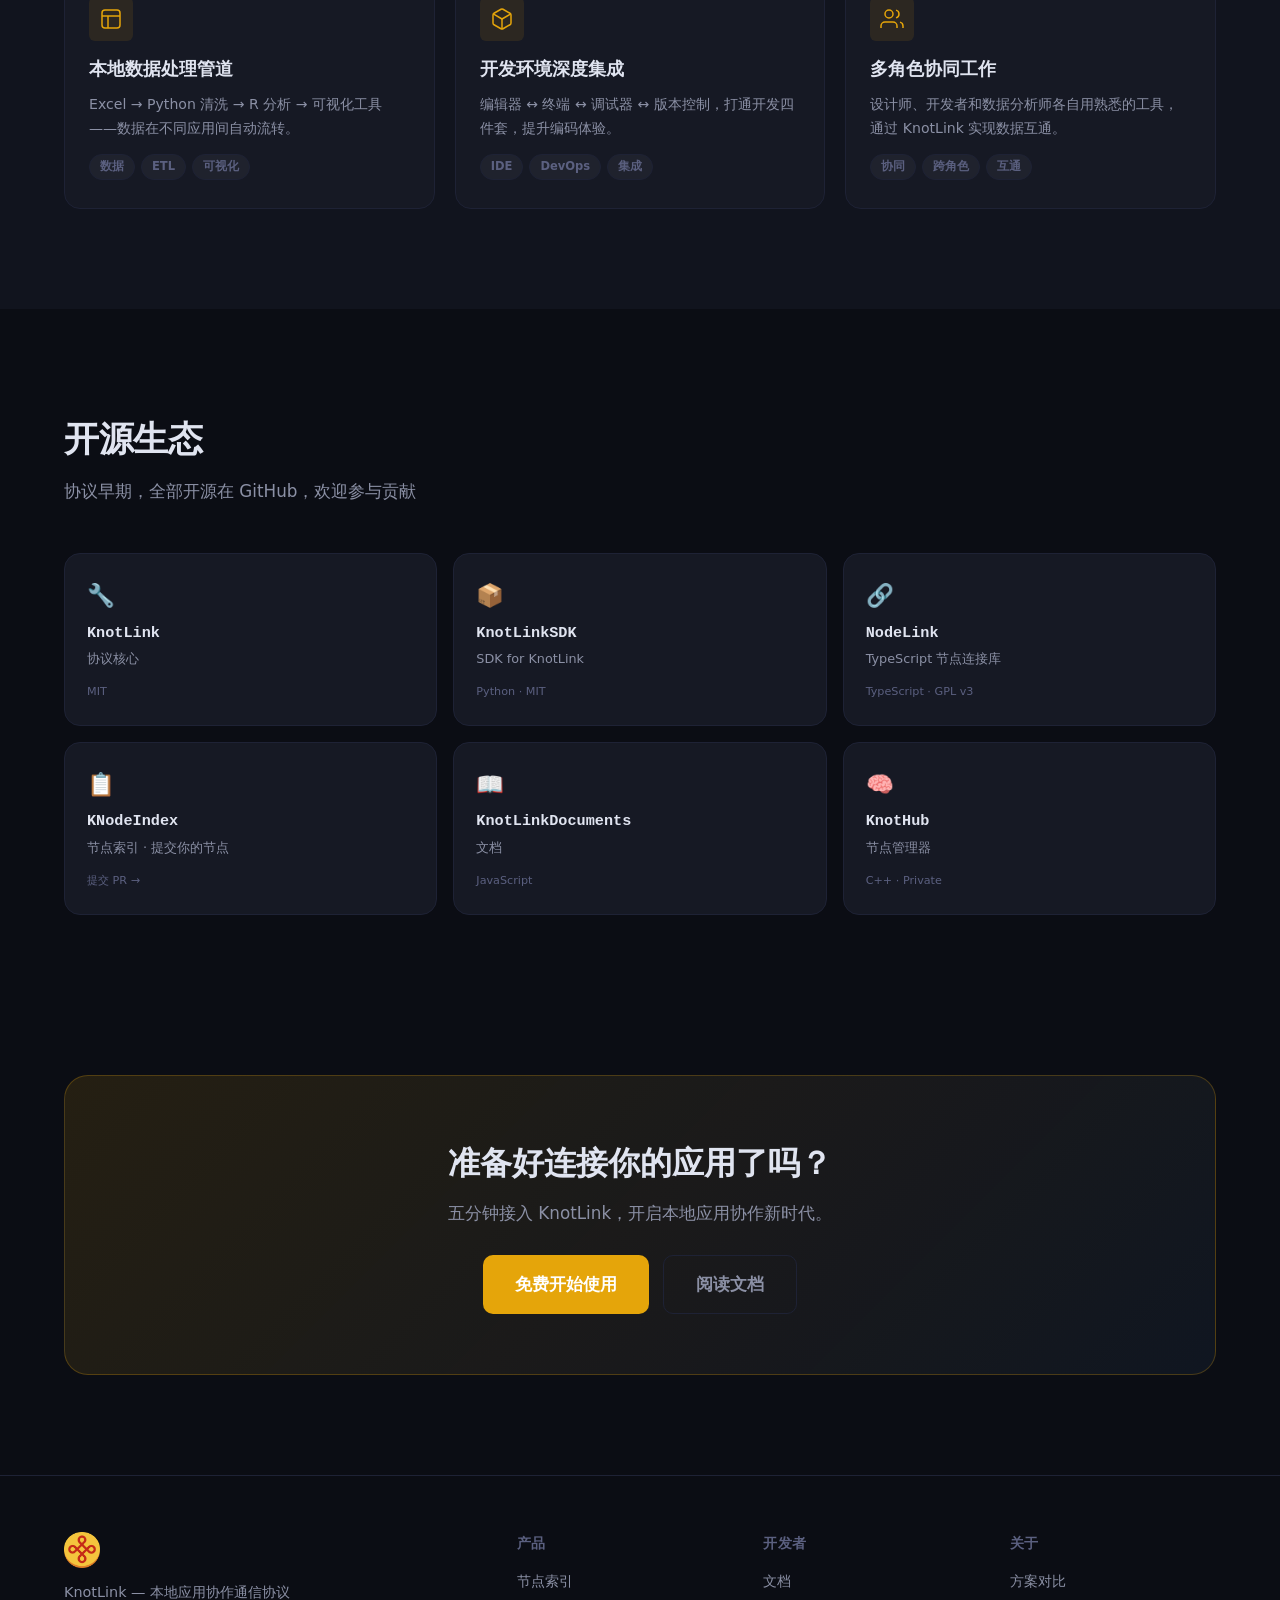
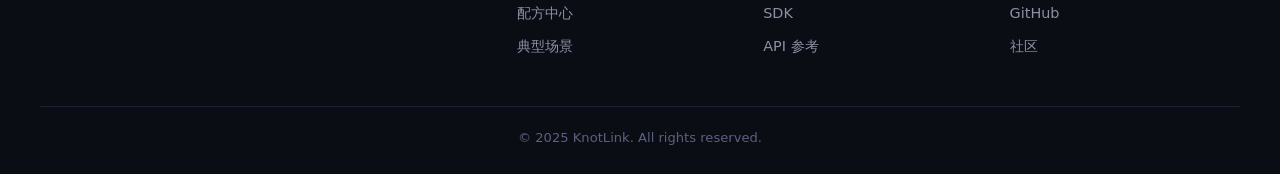
==== commit 58f98081: "fix: 删除假配方 fallback 和假数量" ====
--- a/index.html
+++ b/index.html
@@ -37,7 +37,7 @@
                 </p>
                 <div class="hero-actions">
                     <a href="tutorials.html" class="btn btn-primary">五分钟上手</a>
-                    <a href="#" class="btn btn-outline">查看文档</a>
+                    <a href="https://docs.knotlink.cn" target="_blank" class="btn btn-outline">查看文档</a>
                 </div>
             </div>
             <div class="hero-logo">
@@ -134,7 +134,7 @@
         <div class="container">
             <div class="section-header-row">
                 <div>
-                    <h2 class="section-title">100+ 互联配方</h2>
+                    <h2 class="section-title">互联配方</h2>
                     <p class="section-subtitle">开箱即用的应用协作模板，覆盖常见场景</p>
                 </div>
                 <a href="recipes.html" class="btn btn-primary btn-index">进入配方中心 →</a>
@@ -299,7 +299,7 @@
                 <p>五分钟接入 KnotLink，开启本地应用协作新时代。</p>
                 <div class="cta-actions">
                     <a href="tutorials.html" class="btn btn-primary btn-lg">免费开始使用</a>
-                    <a href="#" class="btn btn-outline btn-lg">阅读文档</a>
+                    <a href="https://docs.knotlink.cn" target="_blank" class="btn btn-outline btn-lg">阅读文档</a>
                 </div>
             </div>
         </div>
@@ -320,15 +320,15 @@
             </div>
             <div class="footer-links">
                 <h4>开发者</h4>
-                <a href="#">文档</a>
-                <a href="#">SDK</a>
-                <a href="#">API 参考</a>
+                <a href="https://docs.knotlink.cn" target="_blank">文档</a>
+                <a href="https://github.com/KnotLink-Protocol/KnotLinkSDK" target="_blank">SDK</a>
+                <a href="https://docs.knotlink.cn/protocol-standard/function-spec" target="_blank">API 参考</a>
             </div>
             <div class="footer-links">
                 <h4>关于</h4>
                 <a href="compare.html">方案对比</a>
                 <a href="https://github.com/KnotLink-Protocol" target="_blank">GitHub</a>
-                <a href="#">社区</a>
+                <a href="https://github.com/KnotLink-Protocol" target="_blank">社区</a>
             </div>
         </div>
         <div class="container footer-bottom">
@@ -337,6 +337,7 @@
     </footer>
 
     <script src="nodes-data.js"></script>
+    <script src="recipes-data.js"></script>
     <script src="app.js"></script>
 </body>
 </html>
